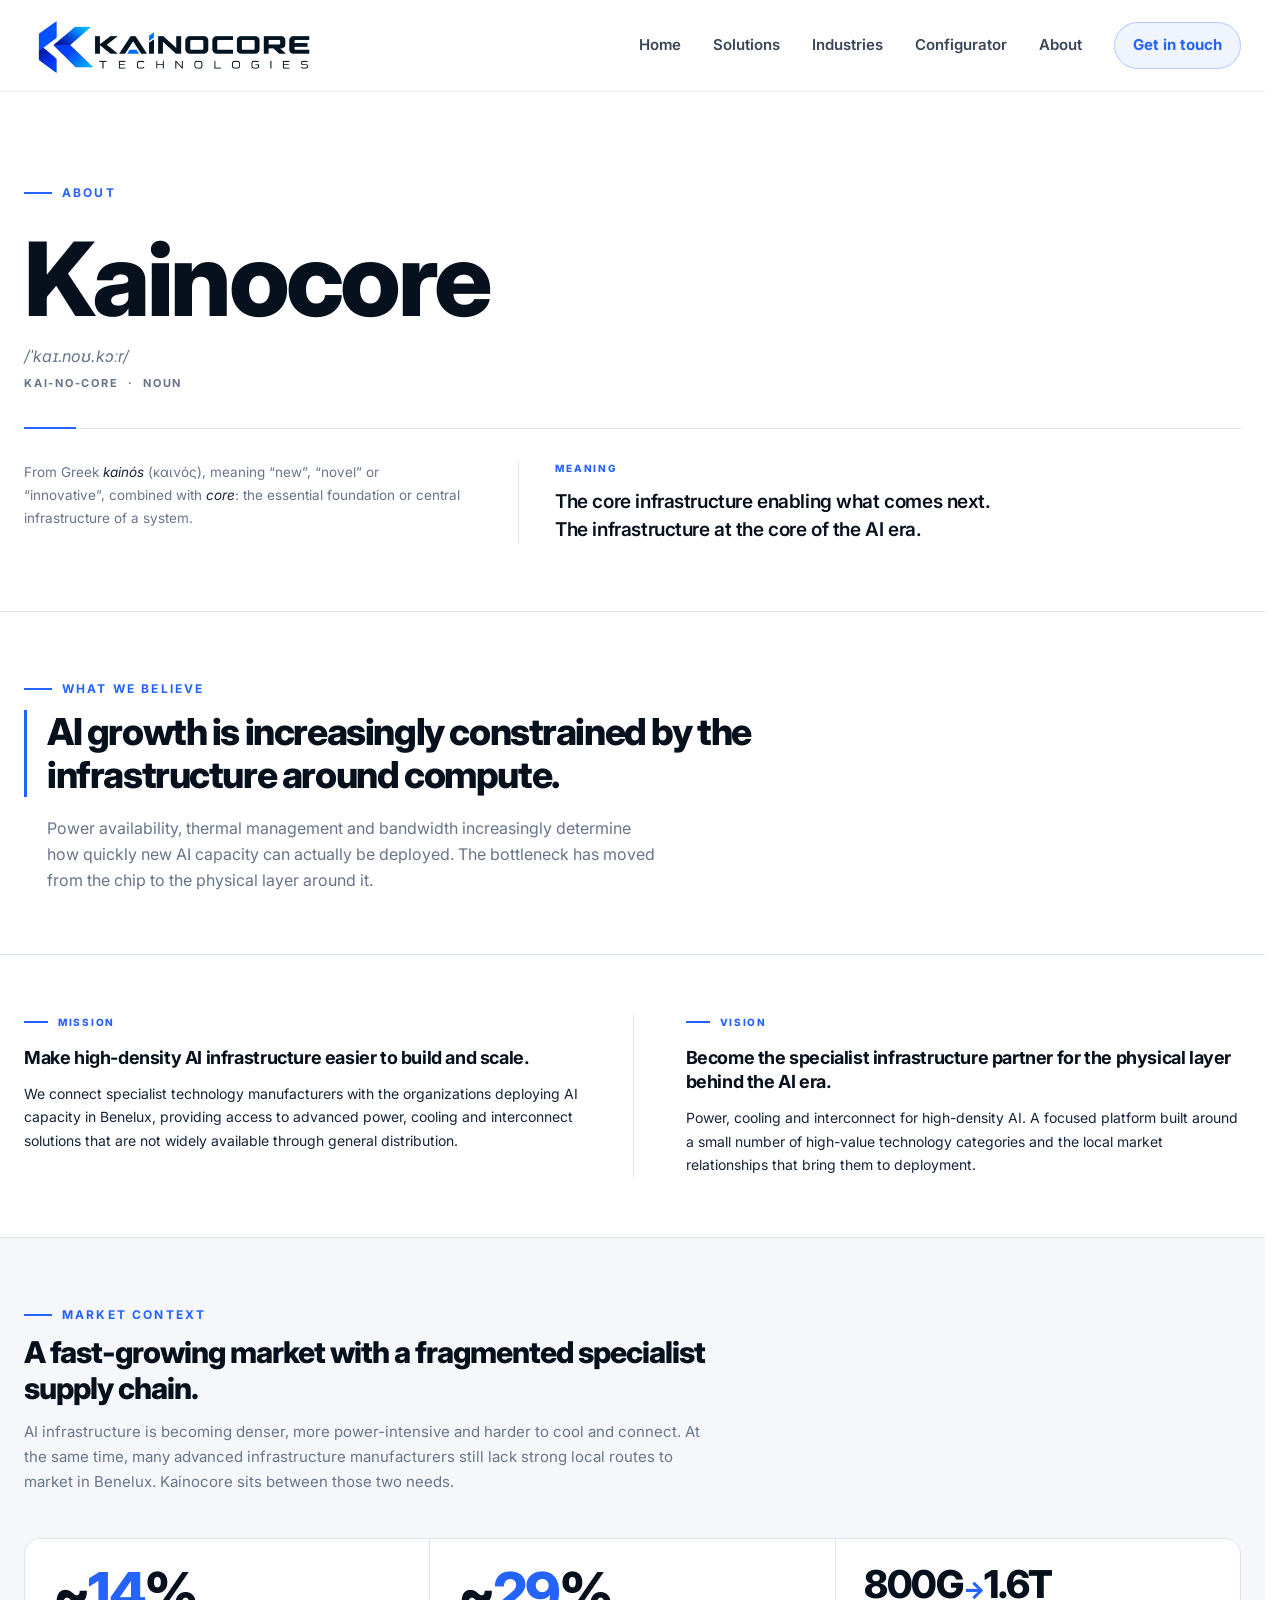
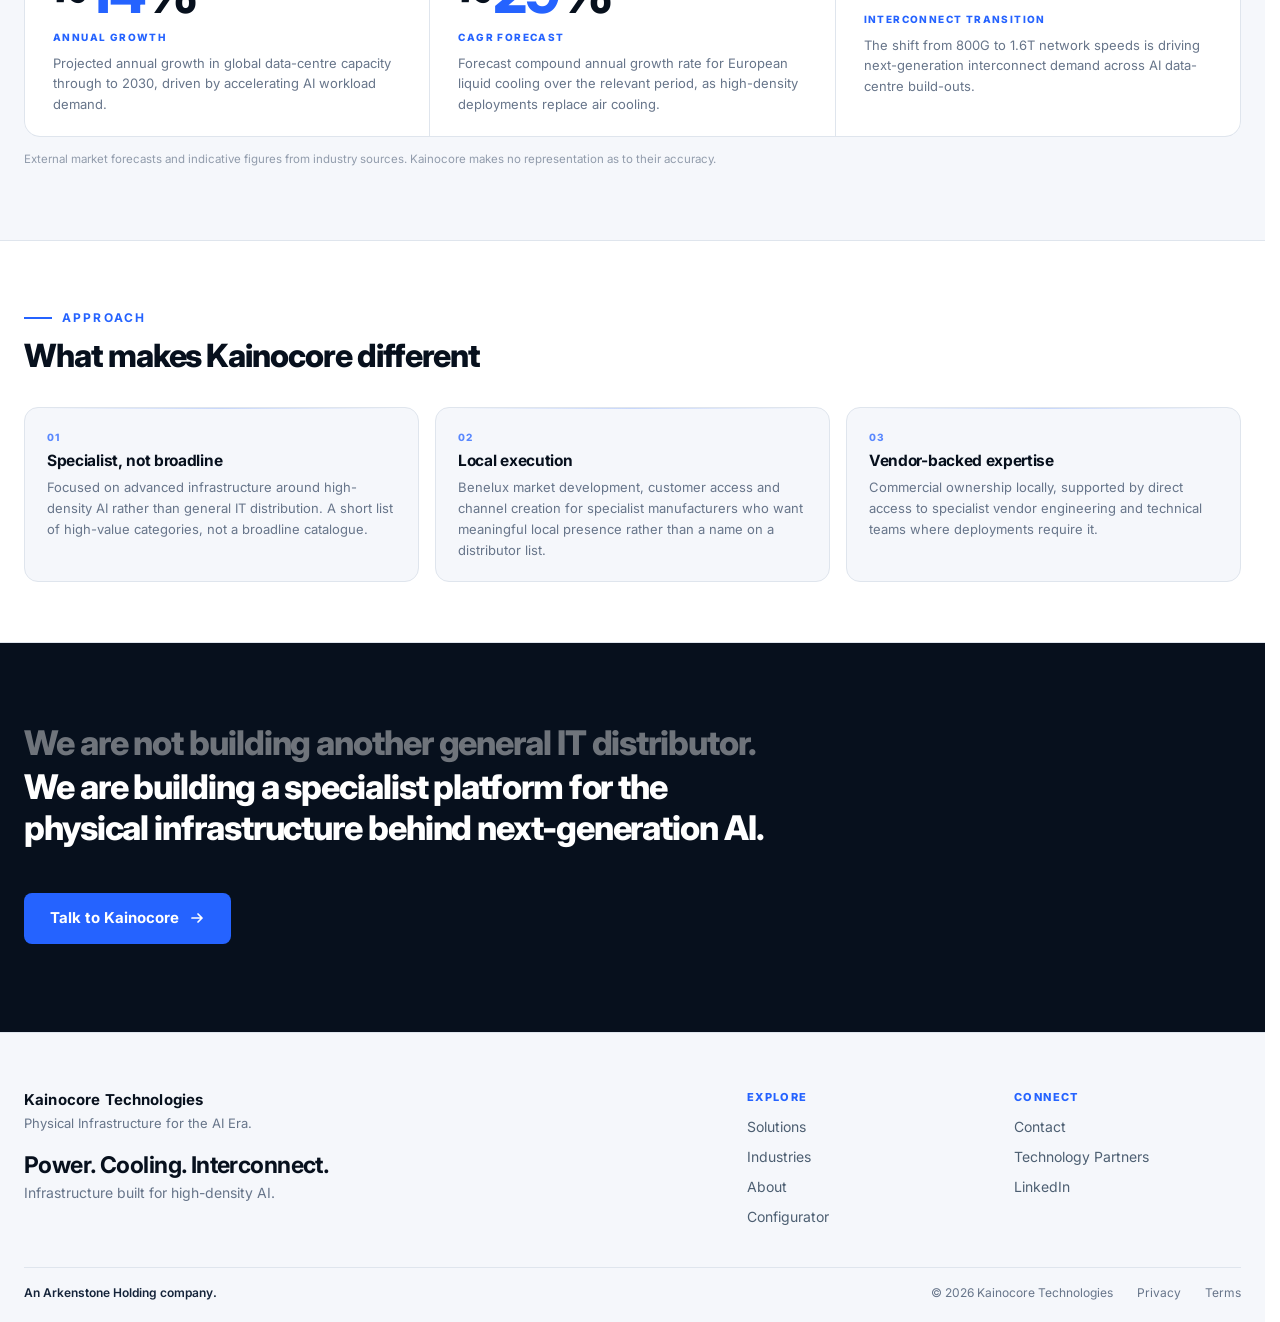
==== about.html @ 08ec0517 "Launch Kainocore website" ====
<!doctype html>
<html lang="en">
<head>
<meta charset="utf-8">
<meta name="viewport" content="width=device-width,initial-scale=1">
<title>About | Kainocore Technologies</title>
<meta name="description" content="Kainocore Technologies: what the name means, what we believe, our mission and why we exist as a specialist AI infrastructure company.">
<link rel="preconnect" href="https://fonts.googleapis.com">
<link rel="preconnect" href="https://fonts.gstatic.com" crossorigin>
<link href="https://fonts.googleapis.com/css2?family=Inter:wght@400;500;600;700;800&display=swap" rel="stylesheet">
<link rel="stylesheet" href="styles.css">
<style>
/* ══════════════════════════════════════════════════════════════════════════
   About page — editorial brand-led redesign
   All rules are .ab- prefixed to avoid collisions with global styles.
   ══════════════════════════════════════════════════════════════════════════ */

/* ── Shared section spacing ─────────────────────────────────────────────── */
.ab-section {
  padding: 66px 0;
  border-bottom: 1px solid var(--line);
}

.ab-section:last-child { border-bottom: none; }

/* ── Shared section title pattern ──────────────────────────────────────── */
.ab-section-h2 {
  font-size: clamp(22px, 2.6vw, 32px);
  font-weight: 800;
  letter-spacing: -0.033em;
  line-height: 1.18;
  color: var(--ink);
  margin: 10px 0 0;
}

/* ══ 1. DICTIONARY OPENER ══════════════════════════════════════════════════ */

.ab-entry {
  padding: 84px 0 68px;
  border-bottom: 1px solid var(--line);
}

/* "About" kicker lives inside .kicker (global), then the big wordmark */
.ab-wordmark {
  font-size: clamp(58px, 8vw, 108px);
  font-weight: 800;
  letter-spacing: -0.035em;
  line-height: 1;
  color: var(--ink);
  margin: 0 0 14px;
}

.ab-phonetic {
  font-size: 16px;
  font-weight: 400;
  font-style: italic;
  color: var(--muted);
  margin: 0 0 7px;
  letter-spacing: 0.01em;
}

.ab-pos {
  display: block;
  font-size: 11px;
  font-weight: 700;
  letter-spacing: 0.16em;
  text-transform: uppercase;
  color: var(--muted);
  margin-bottom: 36px;
}

/* Thin horizontal rule with blue left accent */
.ab-rule {
  position: relative;
  height: 1px;
  background: var(--line);
  margin-bottom: 32px;
}

.ab-rule::before {
  content: '';
  position: absolute;
  left: 0; top: -0.5px;
  width: 52px;
  height: 2px;
  background: var(--blue);
}

/* Two-column layout: etymology (left) + meaning (right) */
.ab-entry-cols {
  display: grid;
  grid-template-columns: 1fr 1.65fr;
  gap: 56px;
  align-items: start;
}

.ab-etym {
  font-size: 13.5px;
  color: var(--muted);
  line-height: 1.72;
  margin: 0;
}

.ab-etym em {
  font-style: italic;
  color: var(--ink-2);
}

.ab-meaning {
  padding-left: 36px;
  border-left: 1px solid var(--line);
}

.ab-meaning-label {
  font-size: 10px;
  font-weight: 800;
  letter-spacing: 0.18em;
  text-transform: uppercase;
  color: var(--blue);
  margin: 0 0 12px;
}

.ab-meaning-text {
  font-size: 19px;
  font-weight: 600;
  color: var(--ink);
  line-height: 1.46;
  letter-spacing: -0.022em;
  margin: 0;
}

/* ══ 2. BELIEF STATEMENT ═══════════════════════════════════════════════════ */

.ab-belief {
  padding: 60px 0;
  border-bottom: 1px solid var(--line);
}

.ab-belief-inner {
  max-width: 820px;
}

.ab-belief-heading {
  font-size: clamp(24px, 2.9vw, 38px);
  font-weight: 800;
  letter-spacing: -0.038em;
  line-height: 1.16;
  color: var(--ink);
  margin: 12px 0 18px;
  padding-left: 20px;
  border-left: 3px solid var(--blue);
}

.ab-belief-sub {
  font-size: 16px;
  color: var(--muted);
  line-height: 1.65;
  margin: 0;
  max-width: 640px;
  padding-left: 23px; /* aligns with heading text above */
}

/* ══ 3. MISSION & VISION ═══════════════════════════════════════════════════ */

.ab-mv {
  padding: 60px 0;
  border-bottom: 1px solid var(--line);
}

.ab-mv-grid {
  display: grid;
  grid-template-columns: 1fr 1fr;
  gap: 0;
}

.ab-mv-col {
  padding-right: 52px;
}

.ab-mv-col + .ab-mv-col {
  padding-right: 0;
  padding-left: 52px;
  border-left: 1px solid var(--line);
}

.ab-mv-label {
  display: flex;
  align-items: center;
  gap: 10px;
  font-size: 10px;
  font-weight: 800;
  letter-spacing: 0.17em;
  text-transform: uppercase;
  color: var(--blue);
  margin: 0 0 16px;
}

.ab-mv-label::before {
  content: '';
  width: 24px;
  height: 2px;
  background: var(--blue);
  flex-shrink: 0;
}

.ab-mv-heading {
  font-size: 18px;
  font-weight: 700;
  letter-spacing: -0.022em;
  line-height: 1.35;
  color: var(--ink);
  margin: 0 0 12px;
}

.ab-mv-text {
  font-size: 14px;
  color: var(--ink-2);
  line-height: 1.68;
  margin: 0;
}

/* ══ 4. MARKET OPPORTUNITY ═════════════════════════════════════════════════ */

.ab-market {
  padding: 60px 0;
  border-bottom: 1px solid var(--line);
  background: var(--soft);
}

.ab-market-head {
  max-width: 700px;
  margin-bottom: 44px;
}

.ab-market-heading {
  font-size: clamp(20px, 2.5vw, 30px);
  font-weight: 800;
  letter-spacing: -0.033em;
  line-height: 1.2;
  color: var(--ink);
  margin: 10px 0 14px;
}

.ab-market-sub {
  font-size: 15px;
  color: var(--muted);
  line-height: 1.66;
  margin: 0;
}

/* Three stat boxes */
.ab-stats {
  display: grid;
  grid-template-columns: repeat(3, 1fr);
  gap: 1px;
  background: var(--line);
  border: 1px solid var(--line);
  border-radius: 16px;
  overflow: hidden;
  margin-bottom: 14px;
}

.ab-stat {
  background: #fff;
  padding: 26px 28px 22px;
  display: flex;
  flex-direction: column;
}

.ab-stat-num {
  font-size: clamp(40px, 4.4vw, 58px);
  font-weight: 800;
  letter-spacing: -0.045em;
  line-height: 1;
  color: var(--ink);
  margin-bottom: 8px;
}

.ab-stat-num em {
  font-style: normal;
  color: var(--blue);
}

.ab-stat-label {
  font-size: 10px;
  font-weight: 800;
  letter-spacing: 0.14em;
  text-transform: uppercase;
  color: var(--blue);
  margin-bottom: 8px;
}

.ab-stat-desc {
  font-size: 13px;
  color: var(--muted);
  line-height: 1.58;
  margin: 0;
  flex: 1;
}

.ab-market-note {
  font-size: 11.5px;
  color: var(--muted);
  opacity: 0.7;
}

/* ══ 5. DIFFERENTIATORS ════════════════════════════════════════════════════ */

.ab-diff {
  padding: 60px 0;
  border-bottom: 1px solid var(--line);
}

.ab-diff-head {
  margin-bottom: 32px;
}

.ab-principles {
  display: grid;
  grid-template-columns: repeat(3, 1fr);
  gap: 16px;
}

.ab-principle {
  background: var(--soft);
  border: 1px solid var(--line);
  border-radius: 14px;
  padding: 22px 22px 20px;
  position: relative;
  overflow: hidden;
  display: flex;
  flex-direction: column;
  gap: 7px;
}

/* Subtle top-edge highlight */
.ab-principle::after {
  content: '';
  position: absolute;
  top: 0; left: 16px; right: 16px;
  height: 1px;
  background: linear-gradient(90deg, transparent, rgba(37,99,255,.22), transparent);
  pointer-events: none;
}

.ab-principle-num {
  font-size: 10px;
  font-weight: 800;
  letter-spacing: 0.14em;
  color: var(--blue);
  opacity: 0.75;
}

.ab-principle-title {
  font-size: 15.5px;
  font-weight: 700;
  color: var(--ink);
  letter-spacing: -0.02em;
  line-height: 1.2;
  margin: 0;
}

.ab-principle-text {
  font-size: 13px;
  color: var(--muted);
  line-height: 1.6;
  margin: 0;
}

/* ══ 6. CLOSING STATEMENT ══════════════════════════════════════════════════ */

.ab-close {
  padding: 80px 0 88px;
  background: var(--ink);
}

.ab-close-inner {
  max-width: 740px;
}

.ab-close-line1 {
  font-size: clamp(20px, 2.7vw, 34px);
  font-weight: 800;
  letter-spacing: -0.032em;
  line-height: 1.2;
  color: rgba(255, 255, 255, .42);
  margin: 0 0 4px;
}

.ab-close-line2 {
  font-size: clamp(20px, 2.7vw, 34px);
  font-weight: 800;
  letter-spacing: -0.032em;
  line-height: 1.2;
  color: #fff;
  margin: 0 0 44px;
}

.ab-cta {
  display: inline-flex;
  align-items: center;
  gap: 10px;
  padding: 14px 26px;
  background: var(--blue);
  color: #fff;
  font-weight: 700;
  font-size: 15px;
  font-family: Inter, Arial, sans-serif;
  border-radius: 8px;
  text-decoration: none;
  transition: background .18s ease, box-shadow .18s ease, transform .18s ease;
}

.ab-cta:hover {
  background: #1a4ee0;
  box-shadow: 0 6px 24px rgba(37, 99, 255, .45);
  transform: translateY(-1px);
  color: #fff;
}

.ab-cta svg {
  flex-shrink: 0;
  transition: transform .18s ease;
}

.ab-cta:hover svg {
  transform: translateX(3px);
}

/* ══ RESPONSIVE ════════════════════════════════════════════════════════════ */

@media (max-width: 880px) {
  .ab-entry-cols {
    grid-template-columns: 1fr;
    gap: 28px;
  }

  .ab-meaning {
    padding-left: 0;
    border-left: none;
    padding-top: 24px;
    border-top: 1px solid var(--line);
  }

  .ab-mv-grid {
    grid-template-columns: 1fr;
    gap: 0;
  }

  .ab-mv-col {
    padding-right: 0;
    padding-bottom: 40px;
  }

  .ab-mv-col + .ab-mv-col {
    padding-left: 0;
    padding-bottom: 0;
    border-left: none;
    border-top: 1px solid var(--line);
    padding-top: 40px;
  }

  .ab-stats {
    grid-template-columns: 1fr;
  }

  .ab-principles {
    grid-template-columns: 1fr;
    gap: 12px;
  }
}

@media (max-width: 640px) {
  .ab-entry       { padding: 58px 0 48px; }
  .ab-belief,
  .ab-mv,
  .ab-market,
  .ab-diff        { padding: 48px 0; }
  .ab-close       { padding: 60px 0 72px; }
  .ab-wordmark    { letter-spacing: -0.03em; }
  .ab-stat        { padding: 20px 20px 18px; }
  .ab-principle   { padding: 18px 18px 16px; }
  .ab-belief-sub  { padding-left: 0; }
}

@media (prefers-reduced-motion: reduce) {
  .ab-cta, .ab-cta svg { transition: none; }
}
</style>
</head>
<body>
<div id="site-header"></div>

<main>

<!-- ══════════════════════════════════════════════════════════════════════
     1. DICTIONARY OPENER
     ══════════════════════════════════════════════════════════════════════ -->
<section class="ab-entry">
  <div class="container">

    <div class="kicker" style="margin-bottom:26px">About</div>

    <h1 class="ab-wordmark">Kainocore</h1>
    <p class="ab-phonetic">/&#712;ka&#618;.no&#650;.k&#596;&#720;r/</p>
    <span class="ab-pos">kai&#8209;no&#8209;core&nbsp;&nbsp;&middot;&nbsp;&nbsp;noun</span>

    <div class="ab-rule"></div>

    <div class="ab-entry-cols">
      <p class="ab-etym">
        From Greek <em>kain&oacute;s</em> (&#954;&#945;&#953;&#957;&#972;&#962;), meaning &ldquo;new&rdquo;,
        &ldquo;novel&rdquo; or &ldquo;innovative&rdquo;, combined with <em>core</em>:
        the essential foundation or central infrastructure of a system.
      </p>
      <div class="ab-meaning">
        <div class="ab-meaning-label">Meaning</div>
        <p class="ab-meaning-text">
          The core infrastructure enabling what comes next.<br>
          The infrastructure at the core of the AI era.
        </p>
      </div>
    </div>

  </div>
</section>


<!-- ══════════════════════════════════════════════════════════════════════
     2. BELIEF STATEMENT
     ══════════════════════════════════════════════════════════════════════ -->
<section class="ab-belief">
  <div class="container">
    <div class="ab-belief-inner">

      <div class="kicker">What we believe</div>
      <h2 class="ab-belief-heading">
        AI growth is increasingly constrained by the infrastructure around compute.
      </h2>
      <p class="ab-belief-sub">
        Power availability, thermal management and bandwidth increasingly determine
        how quickly new AI capacity can actually be deployed. The bottleneck has
        moved from the chip to the physical layer around it.
      </p>

    </div>
  </div>
</section>


<!-- ══════════════════════════════════════════════════════════════════════
     3. MISSION & VISION
     ══════════════════════════════════════════════════════════════════════ -->
<section class="ab-mv">
  <div class="container">

    <div class="ab-mv-grid">

      <div class="ab-mv-col">
        <div class="ab-mv-label">Mission</div>
        <h3 class="ab-mv-heading">
          Make high-density AI infrastructure easier to build and scale.
        </h3>
        <p class="ab-mv-text">
          We connect specialist technology manufacturers with the organizations
          deploying AI capacity in Benelux, providing access to advanced power,
          cooling and interconnect solutions that are not widely available through
          general distribution.
        </p>
      </div>

      <div class="ab-mv-col">
        <div class="ab-mv-label">Vision</div>
        <h3 class="ab-mv-heading">
          Become the specialist infrastructure partner for the physical layer behind the AI era.
        </h3>
        <p class="ab-mv-text">
          Power, cooling and interconnect for high-density AI. A focused platform
          built around a small number of high-value technology categories and the
          local market relationships that bring them to deployment.
        </p>
      </div>

    </div>

  </div>
</section>


<!-- ══════════════════════════════════════════════════════════════════════
     4. WHY THIS MARKET, WHY NOW
     ══════════════════════════════════════════════════════════════════════ -->
<section class="ab-market">
  <div class="container">

    <div class="ab-market-head">
      <div class="kicker">Market context</div>
      <h2 class="ab-market-heading">
        A fast-growing market with a fragmented specialist supply chain.
      </h2>
      <p class="ab-market-sub">
        AI infrastructure is becoming denser, more power-intensive and harder to cool
        and connect. At the same time, many advanced infrastructure manufacturers still
        lack strong local routes to market in Benelux. Kainocore sits between those
        two needs.
      </p>
    </div>

    <div class="ab-stats">

      <div class="ab-stat">
        <div class="ab-stat-num">~<em>14</em>%</div>
        <div class="ab-stat-label">Annual growth</div>
        <p class="ab-stat-desc">
          Projected annual growth in global data-centre capacity through to 2030,
          driven by accelerating AI workload demand.
        </p>
      </div>

      <div class="ab-stat">
        <div class="ab-stat-num">~<em>29</em>%</div>
        <div class="ab-stat-label">CAGR forecast</div>
        <p class="ab-stat-desc">
          Forecast compound annual growth rate for European liquid cooling over the
          relevant period, as high-density deployments replace air cooling.
        </p>
      </div>

      <div class="ab-stat">
        <div class="ab-stat-num" style="font-size:clamp(26px,3vw,40px);letter-spacing:-.03em">800G<em style="font-size:.62em;vertical-align:baseline">&rarr;</em>1.6T</div>
        <div class="ab-stat-label">Interconnect transition</div>
        <p class="ab-stat-desc">
          The shift from 800G to 1.6T network speeds is driving next-generation
          interconnect demand across AI data-centre build-outs.
        </p>
      </div>

    </div>

    <p class="ab-market-note">
      External market forecasts and indicative figures from industry sources. Kainocore makes no representation as to their accuracy.
    </p>

  </div>
</section>


<!-- ══════════════════════════════════════════════════════════════════════
     5. WHAT MAKES KAINOCORE DIFFERENT
     ══════════════════════════════════════════════════════════════════════ -->
<section class="ab-diff">
  <div class="container">

    <div class="ab-diff-head">
      <div class="kicker">Approach</div>
      <h2 class="ab-section-h2">What makes Kainocore different</h2>
    </div>

    <div class="ab-principles">

      <div class="ab-principle">
        <span class="ab-principle-num">01</span>
        <h3 class="ab-principle-title">Specialist, not broadline</h3>
        <p class="ab-principle-text">
          Focused on advanced infrastructure around high-density AI rather than
          general IT distribution. A short list of high-value categories, not a
          broadline catalogue.
        </p>
      </div>

      <div class="ab-principle">
        <span class="ab-principle-num">02</span>
        <h3 class="ab-principle-title">Local execution</h3>
        <p class="ab-principle-text">
          Benelux market development, customer access and channel creation for
          specialist manufacturers who want meaningful local presence rather than
          a name on a distributor list.
        </p>
      </div>

      <div class="ab-principle">
        <span class="ab-principle-num">03</span>
        <h3 class="ab-principle-title">Vendor-backed expertise</h3>
        <p class="ab-principle-text">
          Commercial ownership locally, supported by direct access to specialist
          vendor engineering and technical teams where deployments require it.
        </p>
      </div>

    </div>

  </div>
</section>


<!-- ══════════════════════════════════════════════════════════════════════
     6. CLOSING STATEMENT
     ══════════════════════════════════════════════════════════════════════ -->
<section class="ab-close">
  <div class="container">
    <div class="ab-close-inner">

      <p class="ab-close-line1">We are not building another general IT distributor.</p>
      <p class="ab-close-line2">We are building a specialist platform for the physical infrastructure behind next-generation AI.</p>

      <a class="ab-cta" href="contact.html">
        Talk to Kainocore
        <svg width="16" height="16" viewBox="0 0 16 16" fill="none" aria-hidden="true">
          <path d="M3 8h10M9 4l4 4-4 4" stroke="currentColor" stroke-width="1.7"
                stroke-linecap="round" stroke-linejoin="round"/>
        </svg>
      </a>

    </div>
  </div>
</section>

</main>

<div id="site-footer"></div>
<script src="script.js"></script>
</body>
</html>
---- styles.css ----
:root{
  --ink:#07101d;
  --ink-2:#15243a;
  --muted:#67758a;
  --blue:#2563ff;
  --blue-2:#74c7ff;
  --soft:#f5f7fb;
  --soft-2:#eef3f9;
  --line:#dfe5ed;
  --white:#ffffff;
  --max:1360px;
}
*{box-sizing:border-box}
html{scroll-behavior:smooth;scrollbar-gutter:stable}
body{
  margin:0;
  font-family:Inter,Arial,sans-serif;
  color:var(--ink);
  background:#fff;
  line-height:1.5;
  -webkit-font-smoothing:antialiased;
  overflow-y:scroll;
}
a{text-decoration:none;color:inherit}
img{display:block;max-width:100%}
.container{width:min(var(--max),calc(100% - 48px));margin:0 auto}

.nav{
  position:sticky;top:0;z-index:50;
  height:92px;
  background:rgba(255,255,255,.94);
  backdrop-filter:blur(16px);
  border-bottom:1px solid rgba(7,16,29,.06);
}
.nav-inner{height:100%;display:flex;align-items:center;justify-content:space-between}
.brand{display:flex;align-items:center;gap:13px;font-weight:800;letter-spacing:.12em;font-size:15px}
.brand small{display:block;font-size:9px;letter-spacing:.36em;color:var(--muted);margin-top:2px}
.mark{width:42px;height:42px}
.menu{display:flex;align-items:center;gap:32px;font-size:15px;font-weight:600;color:#3a4657}
.menu a:hover{color:var(--blue)}
.menu .pill{padding:11px 18px;border:1px solid rgba(37,99,255,.28);border-radius:999px;background:rgba(37,99,255,.07);color:var(--blue);font-weight:700;transition:background .18s ease,box-shadow .18s ease,border-color .18s ease}
.menu .pill:hover{background:rgba(37,99,255,.13);border-color:rgba(37,99,255,.45);box-shadow:0 2px 12px rgba(37,99,255,.16);color:var(--blue)}
.mobile-toggle{display:none;border:0;background:none;font-size:28px;color:var(--ink)}

.hero{
  position:relative;
  padding:0 0 32px;
  min-height:670px;
  overflow:hidden;
  background:#eaf0f7;
}
/* Full-bleed image layer — breaks out of the container */
.hero-image-wrap{
  position:absolute;
  top:0;left:0;right:0;bottom:0;
  overflow:hidden;
}
.hero-image{
  position:absolute;
  inset:0;
  width:100%;
  height:100%;
  object-fit:cover;
}
.hero-overlay{
  position:absolute;inset:0;
  background:
    linear-gradient(90deg,rgba(255,255,255,.92) 0%,rgba(255,255,255,.84) 28%,rgba(255,255,255,.62) 48%,rgba(255,255,255,.08) 73%,rgba(255,255,255,.01) 100%);
}
.hero-content{
  position:relative;z-index:2;
  width:min(650px,48%);
  padding:84px 0 80px 64px;
}
.hero h1{
  font-size:clamp(48px,5.0vw,70px);
  margin:0 0 14px;
}
.hero .actions{margin-top:22px}
.kicker{
  display:inline-flex;align-items:center;gap:10px;
  font-size:12px;font-weight:700;text-transform:uppercase;letter-spacing:.18em;color:var(--blue);
}
.kicker:before{content:"";width:28px;height:2px;background:var(--blue)}
h1{
  margin:18px 0 20px;
  font-size:clamp(58px,6.4vw,96px);
  line-height:.93;
  letter-spacing:-.058em;
}
.hero p{
  margin:0;
  max-width:500px;
  color:#4d5f72;
  font-size:17px;
  line-height:1.5;
}
.actions{display:flex;gap:12px;flex-wrap:wrap;margin-top:30px}
.btn{
  display:inline-flex;align-items:center;justify-content:center;
  min-height:50px;padding:0 20px;border-radius:999px;
  font-weight:700;font-size:14px;transition:.2s ease;
}
.btn-primary{background:var(--blue);color:#fff;box-shadow:0 12px 26px rgba(37,99,255,.22)}
.btn-primary:hover{transform:translateY(-1px);box-shadow:0 16px 32px rgba(37,99,255,.28)}
.btn-secondary{background:#fff;border:1px solid #d0d8e4;color:var(--ink-2);font-weight:500;box-shadow:none}

.hero-strip{
  margin-top:24px;
  display:grid;
  grid-template-columns:repeat(3,1fr);
  gap:16px;
  position:relative;
  z-index:2;
}
.hero-strip-col{
  display:flex;
  flex-direction:column;
  padding:30px 32px 26px;
  border-radius:18px;
  background:#fff;
  border:1px solid var(--line);
  color:inherit;
  text-decoration:none;
  cursor:pointer;
  position:relative;
  overflow:hidden;
  transition:transform .22s cubic-bezier(.2,0,0,1),box-shadow .22s ease,border-color .22s ease;
}
/* Faint top-gradient bloom */
.hero-strip-col::before{
  content:'';
  position:absolute;
  inset:0;
  background:linear-gradient(150deg,rgba(37,99,255,.042) 0%,transparent 52%);
  border-radius:inherit;
  pointer-events:none;
  opacity:1;
  transition:opacity .22s ease;
}
/* Hairline top highlight */
.hero-strip-col::after{
  content:'';
  position:absolute;
  top:0;left:18px;right:18px;height:1px;
  background:linear-gradient(90deg,transparent,rgba(37,99,255,.22),transparent);
  pointer-events:none;
}
.hero-strip-col:hover{
  transform:translateY(-4px);
  box-shadow:0 10px 28px rgba(37,99,255,.10),0 2px 8px rgba(7,16,29,.055);
  border-color:rgba(37,99,255,.26);
}
.hero-strip-col:hover::before{opacity:1.8}
/* Eyebrow */
.hsc-eye{
  display:block;
  font-size:10px;font-weight:800;text-transform:uppercase;
  letter-spacing:.16em;color:var(--blue);
  margin-bottom:14px;
}
/* Title */
.hsc-title{
  display:block;
  font-size:19px;font-weight:700;
  color:var(--ink);line-height:1.2;
  letter-spacing:-.022em;margin:0;
  transition:color .18s ease;
}
.hero-strip-col:hover .hsc-title{color:var(--blue)}
/* Description */
.hsc-desc{
  display:block;
  margin:10px 0 0;
  font-size:14px;color:var(--muted);
  line-height:1.56;flex:1;
}
/* CTA row */
.hsc-cta{
  display:flex;align-items:center;justify-content:space-between;
  margin-top:20px;padding-top:16px;
  border-top:1px solid var(--line);
  font-size:13px;font-weight:700;
  color:var(--muted);letter-spacing:.01em;
  transition:color .18s ease,border-color .18s ease;
}
.hero-strip-col:hover .hsc-cta{color:var(--blue);border-color:rgba(37,99,255,.18)}
.hsc-cta-arrow{
  display:inline-block;
  transition:transform .2s cubic-bezier(.2,0,0,1);
  font-style:normal;
}
.hero-strip-col:hover .hsc-cta-arrow{transform:translateX(4px)}

.statement{
  padding:88px 0;
}
.statement-inner{
  max-width:none;
  text-align:center;
}
.statement h2{
  margin:0 0 16px;
  font-size:clamp(28px,5.15vw,72px);
  line-height:.97;
  letter-spacing:-.05em;
  font-weight:700;
  white-space:nowrap;
  width:100%;
}
.statement p{
  margin:0 auto;
  font-size:22px;
  line-height:1.4;
  color:var(--muted);
  font-weight:400;
  max-width:1080px;
  white-space:nowrap;
}

.dark{
  background:#08111f;
  color:#fff;
}
.dark .muted{color:#9cabbd}
.dark .kicker{color:#8dc7ff}
.dark .kicker:before{background:#8dc7ff}

.solutions{padding:20px 0 80px}
.section-title{
  display:flex;justify-content:space-between;gap:40px;align-items:end;margin-bottom:42px
}
.section-title h2{
  margin:10px 0 0;
  font-size:clamp(38px,4.4vw,62px);
  line-height:1;
  letter-spacing:-.045em;
}
.section-title p{max-width:520px;color:var(--muted);font-size:17px;margin:0}
.solutions .section-title{display:block;margin-bottom:20px}
.solutions .section-title h2{font-size:clamp(42px,3.8vw,48px);line-height:1;letter-spacing:-.04em;font-weight:700;margin:8px 0 0}
.solutions .section-title p{max-width:640px;margin:10px 0 0;font-size:17px}

.solution-grid{
  display:grid;grid-template-columns:repeat(3,1fr);gap:24px;
}
.solution-card{
  display:block;
  position:relative;
  min-height:300px;
  border-radius:8px;
  overflow:hidden;
  border:1px solid var(--line);
  background:#fff;
  padding:34px;
  transition:.25s ease;
  color:inherit;
  text-decoration:none;
}
.solution-card:hover{transform:translateY(-3px);box-shadow:0 16px 40px rgba(18,34,58,.07);background:rgba(37,99,255,.018)}
.solution-card:after{display:none}
.solution-index{font-size:12px;color:var(--blue);font-weight:800;letter-spacing:.16em}
.solution-card h3{font-size:30px;line-height:1.05;margin:18px 0 8px}
.solution-card p{color:var(--muted);margin:0;font-size:16px;max-width:320px}
.solution-card .link{position:absolute;left:34px;bottom:34px;font-weight:700;font-size:13px}
.solution-card .link:hover{color:var(--blue)}
.icon{
  position:absolute;right:28px;top:28px;width:62px;height:62px;border-radius:18px;
  display:grid;place-items:center;background:rgba(37,99,255,.10);color:var(--blue);
}
.icon svg{width:32px;height:32px}

.constraint{
  padding:88px 0;
}
.constraint-grid{
  display:grid;grid-template-columns:1fr 1.1fr;gap:80px;align-items:center;
}
.constraint h2{
  margin:10px 0 0;
  font-size:clamp(36px,4.6vw,62px);
  line-height:.97;
  letter-spacing:-.052em;
}
.constraint-copy p{
  font-size:18px;
  color:#b6c1d0;
  margin:0 0 28px;
  line-height:1.55;
}
.constraint-list{
  display:flex;flex-direction:column;gap:0;
}
.constraint-item{
  display:flex;flex-direction:column;gap:5px;
  padding:18px 0;
  border-bottom:1px solid rgba(255,255,255,.07);
}
.constraint-item:first-child{
  border-top:1px solid rgba(255,255,255,.07);
}
.constraint-item strong{
  font-size:15px;
  font-weight:700;
  color:#fff;
  letter-spacing:-.01em;
}
.constraint-item span{
  font-size:14px;
  line-height:1.5;
  color:#7a8ea5;
}

/* ── Industries page ─────────────────────────────────────────────────────── */
.inds-hero{padding:64px 0 36px}
.inds-hero h1{
  font-size:clamp(38px,4.6vw,62px);
  line-height:1.03;
  letter-spacing:-.05em;
  margin:12px 0 16px;
  max-width:920px;
}
.inds-hero p{
  font-size:17px;
  color:var(--ink-2);
  max-width:620px;
  line-height:1.55;
  margin:0 0 16px;
}
.inds-hero-pillars{
  font-size:12px;font-weight:700;
  color:var(--blue);letter-spacing:.08em;text-transform:uppercase;
}

/* ── 2×2 Selector cards ────────────────────────────────────────────────── */
.inds-wrap{padding:0 0 20px}
.inds-selector{
  display:grid;
  grid-template-columns:repeat(2,1fr);
  gap:14px;
  margin-top:28px;
}
.inds-card{
  display:flex;flex-direction:column;text-align:left;
  background:#fff;border:1px solid var(--line);
  border-radius:18px;cursor:pointer;
  padding:26px 30px 22px;
  font-family:Inter,Arial,sans-serif;
  position:relative;overflow:hidden;
  transition:transform .22s cubic-bezier(.2,0,0,1),box-shadow .22s ease,border-color .22s ease,background .18s ease;
}
.inds-card::before{
  content:'';position:absolute;inset:0;
  background:linear-gradient(150deg,rgba(37,99,255,.05) 0%,transparent 52%);
  border-radius:inherit;pointer-events:none;
}
.inds-card::after{
  content:'';position:absolute;
  top:0;left:16px;right:16px;height:1px;
  background:linear-gradient(90deg,transparent,rgba(37,99,255,.28),transparent);
  pointer-events:none;
  transition:height .18s ease,background .18s ease;
}
.inds-card:hover:not(.is-active){
  transform:translateY(-3px);
  box-shadow:0 8px 24px rgba(37,99,255,.11),0 2px 6px rgba(7,16,29,.06);
  border-color:rgba(37,99,255,.32);
}
.inds-card.is-active{
  border-color:rgba(37,99,255,.58);
  background:rgba(37,99,255,.06);
  box-shadow:0 4px 20px rgba(37,99,255,.13);
}
.inds-card.is-active::before{
  background:linear-gradient(150deg,rgba(37,99,255,.10) 0%,transparent 52%);
}
.inds-card.is-active::after{
  height:2px;
  background:linear-gradient(90deg,transparent,rgba(37,99,255,.72) 20%,rgba(37,99,255,.72) 80%,transparent);
}
@media(prefers-reduced-motion:reduce){.inds-card{transition:none}}
.inds-card-num{font-size:11px;font-weight:800;letter-spacing:.15em;color:var(--blue);margin-bottom:10px}
.inds-card-name{
  font-size:18px;font-weight:700;color:var(--ink);
  line-height:1.2;margin:0 0 8px;display:block;
  transition:color .15s ease;
}
.inds-card.is-active .inds-card-name{color:var(--blue)}
.inds-card-desc{font-size:13px;color:var(--muted);line-height:1.5;flex:1;margin:0}
.inds-card-cta{
  display:flex;align-items:center;justify-content:space-between;
  margin-top:14px;padding-top:12px;
  border-top:1px solid var(--line);
  font-size:13px;font-weight:700;color:var(--muted);
  transition:color .18s ease,border-color .18s ease;
}
.inds-card:hover .inds-card-cta,
.inds-card.is-active .inds-card-cta{color:var(--blue);border-color:rgba(37,99,255,.28)}
.inds-card-arr{display:inline-block;font-style:normal;transition:transform .2s cubic-bezier(.2,0,0,1)}
.inds-card:hover:not(.is-active) .inds-card-arr{transform:translateX(3px)}
.inds-card.is-active .inds-card-arr{transform:translateX(4px)}

/* ── Detail panels ─────────────────────────────────────────────────────── */
.inds-stage{margin-top:12px}
.inds-panel{display:none}
.inds-panel.is-active{display:block;animation:solsFadeUp .28s ease both}
.inds-panel-card{
  background:rgba(37,99,255,.038);
  border:1px solid rgba(37,99,255,.16);
  border-radius:20px;
  padding:40px 48px;
}
.inds-panel-inner{
  display:grid;
  grid-template-columns:3fr 2fr;
  gap:48px;
  align-items:stretch;
}
.inds-panel-content{display:flex;flex-direction:column;gap:20px}
.inds-section{display:flex;flex-direction:column;gap:5px}
.inds-micro{
  font-size:10px;font-weight:800;text-transform:uppercase;
  letter-spacing:.14em;color:var(--blue);
}
.inds-section p{font-size:15px;color:var(--ink-2);line-height:1.6;margin:0}
.inds-sol-tags{display:flex;flex-wrap:wrap;gap:6px;margin-top:2px}
.inds-sol-tags a{
  font-size:12px;color:var(--blue);font-weight:600;
  background:rgba(37,99,255,.07);
  border:1px solid rgba(37,99,255,.22);
  border-radius:4px;padding:4px 10px;
  text-decoration:none;
  transition:background .15s,border-color .15s;
}
.inds-sol-tags a:hover{background:rgba(37,99,255,.12);border-color:rgba(37,99,255,.38)}
/* Image area */
.inds-panel-image{display:flex;align-items:stretch}
.inds-img-placeholder{
  width:100%;min-height:320px;
  border-radius:12px;
  position:relative;overflow:hidden;
}
.inds-img-integrators{background:linear-gradient(145deg,#dce6f4 0%,#c8d8eb 100%)}
.inds-img-datacenter{background:linear-gradient(145deg,#d8e4f2 0%,#c4d3e9 100%)}
.inds-img-neocloud{background:linear-gradient(145deg,#d5e0f0 0%,#c0d0e7 100%)}
.inds-img-epc{background:linear-gradient(145deg,#dadff0 0%,#c6cce6 100%)}
.inds-img-placeholder::after{
  content:'';position:absolute;inset:0;
  background-image:url("data:image/svg+xml,%3Csvg xmlns='http://www.w3.org/2000/svg' width='40' height='40'%3E%3Cpath d='M40 0H0V40' stroke='%232563ff' stroke-width='.4' fill='none' opacity='.07'/%3E%3C/svg%3E");
  background-size:40px 40px;
}

.partner{
  padding:56px 0 68px;
}
.partner-box{
  border-radius:30px;
  padding:36px 48px;
  background:linear-gradient(135deg,#f0f5ff,#f7faff);
  border:1px solid #dbe4f2;
  display:grid;grid-template-columns:1fr auto;gap:30px;align-items:center;
}
.partner-box h2{font-size:clamp(28px,3.4vw,46px);line-height:1;letter-spacing:-.045em;margin:0 0 10px}
.partner-box p{margin:0;color:var(--muted);font-size:17px;max-width:760px}

.market-bridge{
  background:#07101d;
  padding:80px 0 88px;
  color:#fff;
}
.market-header{margin:0 0 52px;max-width:900px}
.market-eyebrow{
  display:inline-flex;align-items:center;gap:10px;
  font-size:11px;font-weight:800;text-transform:uppercase;letter-spacing:.18em;color:#74c7ff;
  margin-bottom:18px;
}
.market-eyebrow:before{content:"";width:28px;height:2px;background:#74c7ff}
.market-headline{
  font-size:clamp(32px,4vw,54px);
  line-height:1.0;
  letter-spacing:-.045em;
  margin:0 0 18px;
  color:#fff;
}
.market-sub{font-size:18px;color:#8fa3bc;max-width:680px;margin:0;line-height:1.6}
.market-panels{display:grid;grid-template-columns:1fr 1fr;gap:14px}
.market-panel{
  background:rgba(255,255,255,.04);
  border:1px solid rgba(255,255,255,.09);
  border-radius:10px;
  padding:40px;
  display:flex;
  flex-direction:column;
}
.market-panel--primary{background:rgba(37,99,255,.09);border-color:rgba(37,99,255,.22)}
.market-panel-num{font-size:11px;font-weight:800;letter-spacing:.16em;color:#74c7ff;margin-bottom:20px}
.market-panel h3{
  font-size:clamp(22px,2.2vw,30px);
  line-height:1.1;
  letter-spacing:-.025em;
  margin:0 0 16px;
  color:#fff;
  font-weight:700;
}
.market-panel p{font-size:16px;color:#8fa3bc;margin:0;line-height:1.65;flex:1}
.market-panel-sub{font-size:12px;color:rgba(143,163,188,.6);margin:12px 0 0;letter-spacing:.01em}
.market-cta{
  display:inline-flex;align-items:center;gap:6px;
  margin-top:32px;
  font-size:14px;font-weight:700;color:#74c7ff;
  text-decoration:none;transition:gap .2s ease;
}
.market-cta:hover{gap:10px}

.page-hero{padding:84px 0 64px;border-bottom:1px solid var(--line)}
.page-hero h1{max-width:980px;font-size:clamp(52px,6vw,84px)}
.page-hero p{max-width:760px;color:var(--muted);font-size:18px;margin:0}

.page-section{padding:78px 0}
.split{display:grid;grid-template-columns:.85fr 1.15fr;gap:70px}
.split h2{font-size:46px;line-height:1.03;letter-spacing:-.04em;margin:10px 0 0}
.feature-list{border-top:1px solid var(--line)}
.feature{padding:21px 0;border-bottom:1px solid var(--line)}
.feature h3{margin:0 0 7px;font-size:21px}
.feature p{margin:0;color:var(--muted)}

.contact-grid{display:grid;grid-template-columns:.8fr 1.2fr;gap:22px}
.contact-card{padding:30px;border:1px solid var(--line);border-radius:22px;background:#fff}
form{display:grid;gap:14px}
label{display:block;font-size:12px;text-transform:uppercase;letter-spacing:.11em;color:var(--muted);margin-bottom:7px}
input,textarea,select{width:100%;padding:14px;border-radius:11px;border:1px solid #d4dce6;font:inherit}
textarea{min-height:160px;resize:vertical}
.form-row{display:grid;grid-template-columns:1fr 1fr;gap:12px}

/* ── Footer ───────────────────────────────────────────────────────────────── */
.footer{
  background:#f5f7fb;
  color:var(--ink);
  font-family:Inter,Arial,sans-serif;
  border-top:1px solid var(--line);
  padding-top:56px;
}
.footer-main{
  display:grid;
  grid-template-columns:1.3fr 1fr;
  gap:80px;
  padding-bottom:40px;
}
.footer-brand{
  display:flex;
  flex-direction:column;
  gap:3px;
}
.footer-name{
  font-size:15px;
  font-weight:700;
  color:var(--ink);
  letter-spacing:.01em;
}
.footer-tagline{
  font-size:13px;
  color:var(--muted);
}
.footer-statement{
  margin-top:16px;
  display:flex;
  flex-direction:column;
  gap:4px;
}
.footer-statement-primary{
  font-size:clamp(20px,1.8vw,28px);
  font-weight:700;
  color:var(--ink);
  letter-spacing:-.025em;
  line-height:1.1;
}
.footer-statement-secondary{
  font-size:14px;
  color:var(--muted);
  line-height:1.5;
}
.footer-cols{
  display:grid;
  grid-template-columns:1fr 1fr;
  gap:40px;
  padding-top:0;
}
.footer-col{
  display:flex;
  flex-direction:column;
  gap:9px;
}
.footer-col-heading{
  font-size:11px;
  font-weight:800;
  letter-spacing:.13em;
  text-transform:uppercase;
  color:var(--blue);
  margin-bottom:2px;
}
.footer-col a{
  font-size:14px;
  color:#4d5f72;
  transition:color .16s ease;
}
.footer-col a:hover{color:var(--blue)}
.footer-rail{
  display:flex;
  justify-content:space-between;
  align-items:center;
  gap:24px;
  padding:16px 0 20px;
  border-top:1px solid var(--line);
  font-size:12px;
}
.footer-holding{
  color:var(--ink-2);
  font-weight:600;
}
.footer-rail-right{
  display:flex;
  align-items:center;
  gap:24px;
  color:var(--muted);
}
.footer-rail-right a{
  color:var(--muted);
  transition:color .16s ease;
}
.footer-rail-right a:hover{color:var(--ink)}

/* ── Solutions page ──────────────────────────────────────────────────────── */
.sols-hero{
  padding:64px 0 36px;
}
.sols-hero h1{
  font-size:clamp(40px,4.8vw,66px);
  line-height:1.02;
  letter-spacing:-.052em;
  margin:12px 0 16px;
  max-width:880px;
}
.sols-hero p{
  font-size:17px;
  color:var(--ink-2);
  max-width:620px;
  line-height:1.55;
  margin:0 0 16px;
}
.sols-hero-pillars{
  font-size:12px;
  font-weight:700;
  color:var(--blue);
  letter-spacing:.08em;
  text-transform:uppercase;
}

/* ── Selector cards ──────────────────────────────────────────────────────── */
.sols-wrap{padding:0 0 20px}

.sols-selector{
  display:grid;
  grid-template-columns:repeat(3,1fr);
  gap:14px;
  margin-top:28px;
}
.sols-opt{
  display:flex;
  flex-direction:column;
  text-align:left;
  background:#fff;
  border:1px solid var(--line);
  border-radius:18px;
  cursor:pointer;
  padding:24px 28px 20px;
  font-family:Inter,Arial,sans-serif;
  position:relative;
  overflow:hidden;
  transition:transform .22s cubic-bezier(.2,0,0,1),box-shadow .22s ease,border-color .22s ease,background .18s ease;
}
/* Gradient bloom */
.sols-opt::before{
  content:'';
  position:absolute;inset:0;
  background:linear-gradient(150deg,rgba(37,99,255,.05) 0%,transparent 52%);
  border-radius:inherit;
  pointer-events:none;
  transition:opacity .22s ease;
}
/* Hairline top highlight */
.sols-opt::after{
  content:'';
  position:absolute;
  top:0;left:16px;right:16px;height:1px;
  background:linear-gradient(90deg,transparent,rgba(37,99,255,.28),transparent);
  pointer-events:none;
  transition:height .18s ease,background .18s ease;
}
.sols-opt:hover:not(.is-active){
  transform:translateY(-3px);
  box-shadow:0 8px 24px rgba(37,99,255,.11),0 2px 6px rgba(7,16,29,.06);
  border-color:rgba(37,99,255,.32);
}
.sols-opt.is-active{
  border-color:rgba(37,99,255,.58);
  background:rgba(37,99,255,.06);
  box-shadow:0 4px 20px rgba(37,99,255,.13);
}
.sols-opt.is-active::before{
  background:linear-gradient(150deg,rgba(37,99,255,.10) 0%,transparent 52%);
}
.sols-opt.is-active::after{
  height:2px;
  background:linear-gradient(90deg,transparent,rgba(37,99,255,.72) 20%,rgba(37,99,255,.72) 80%,transparent);
}
@media(prefers-reduced-motion:reduce){
  .sols-opt{transition:none}
}
.sols-opt-label{
  font-size:10px;
  font-weight:800;
  text-transform:uppercase;
  letter-spacing:.16em;
  color:var(--blue);
  margin-bottom:10px;
}
.sols-opt-name{
  font-size:18px;
  font-weight:700;
  color:var(--ink);
  line-height:1.2;
  margin:0 0 6px;
  display:block;
  transition:color .15s ease;
}
.sols-opt.is-active .sols-opt-name{color:var(--blue)}
.sols-opt-desc{
  font-size:13px;
  color:var(--muted);
  line-height:1.5;
  display:block;
  flex:1;
}
.sols-opt-cta{
  display:flex;
  align-items:center;
  justify-content:space-between;
  margin-top:14px;
  padding-top:12px;
  border-top:1px solid var(--line);
  font-size:13px;
  font-weight:700;
  color:var(--muted);
  transition:color .18s ease,border-color .18s ease;
}
.sols-opt:hover .sols-opt-cta,
.sols-opt.is-active .sols-opt-cta{
  color:var(--blue);
  border-color:rgba(37,99,255,.28);
}
.sols-opt-arr{
  display:inline-block;
  font-style:normal;
  transition:transform .2s cubic-bezier(.2,0,0,1);
}
.sols-opt:hover:not(.is-active) .sols-opt-arr{transform:translateX(3px)}
.sols-opt.is-active .sols-opt-arr{transform:translateX(4px)}

/* ── Detail stage ────────────────────────────────────────────────────────── */
.sols-stage{margin-top:12px}

@keyframes solsFadeUp{
  from{opacity:0;transform:translateY(8px)}
  to{opacity:1;transform:translateY(0)}
}
@media(prefers-reduced-motion:reduce){
  @keyframes solsFadeUp{from{opacity:1;transform:none}to{opacity:1;transform:none}}
}
.sols-panel{display:none}
.sols-panel.is-active{
  display:block;
  animation:solsFadeUp .28s ease both;
}
/* Panel card surface */
.sols-panel-card{
  background:rgba(37,99,255,.038);
  border:1px solid rgba(37,99,255,.16);
  border-radius:20px;
  padding:40px 48px;
  background-repeat:repeat;
  background-position:right top;
}
#sol-power .sols-panel-card{
  background-image:url("data:image/svg+xml,%3Csvg xmlns='http://www.w3.org/2000/svg' width='40' height='40'%3E%3Cpath d='M40 0H0V40' stroke='%232563ff' stroke-width='.5' fill='none' opacity='.05'/%3E%3C/svg%3E");
  background-size:40px 40px;
}
#sol-cooling .sols-panel-card{
  background-image:url("data:image/svg+xml,%3Csvg xmlns='http://www.w3.org/2000/svg' width='160' height='80'%3E%3Cpath d='M-40 80 Q40 0 120 80 M40 80 Q120 0 200 80' stroke='%232563ff' stroke-width='.7' fill='none' opacity='.048'/%3E%3C/svg%3E");
  background-size:160px 80px;
}
#sol-interconnect .sols-panel-card{
  background-image:url("data:image/svg+xml,%3Csvg xmlns='http://www.w3.org/2000/svg' width='20' height='20'%3E%3Ccircle cx='10' cy='10' r='1' fill='%232563ff' opacity='.09'/%3E%3C/svg%3E");
  background-size:20px 20px;
}
.sols-panel-inner{
  display:grid;
  grid-template-columns:5fr 4fr;
  gap:64px;
  align-items:start;
}
.sols-panel-left h2{
  font-size:clamp(26px,2.8vw,38px);
  letter-spacing:-.045em;
  line-height:1.05;
  margin:0 0 14px;
  color:var(--ink);
}
.sols-panel-intro{
  font-size:15px;
  color:var(--ink-2);
  line-height:1.65;
  margin:0;
}
.sols-for{margin-top:20px}
.sols-for-label{
  display:block;
  font-size:10px;
  font-weight:800;
  text-transform:uppercase;
  letter-spacing:.14em;
  color:var(--blue);
  margin-bottom:9px;
}
.sols-tags{
  display:flex;
  flex-wrap:wrap;
  gap:5px;
}
.sols-tags span{
  font-size:12px;
  color:var(--blue);
  font-weight:500;
  background:rgba(37,99,255,.07);
  border:1px solid rgba(37,99,255,.22);
  border-radius:4px;
  padding:3px 9px;
  line-height:1.4;
}
.sols-panel-right{padding-top:2px}
.sols-right-label{
  display:block;
  font-size:10px;
  font-weight:800;
  text-transform:uppercase;
  letter-spacing:.14em;
  color:var(--blue);
  margin-bottom:14px;
}
.sols-techs{
  list-style:none;
  padding:0;margin:0;
}
.sols-techs li{
  display:flex;
  align-items:baseline;
  gap:12px;
  padding:10px 0;
  font-size:15px;
  color:var(--ink);
  line-height:1.4;
  border-bottom:1px solid rgba(37,99,255,.10);
}
.sols-techs li:last-child{border-bottom:none}
.sols-tech-dot{
  flex-shrink:0;
  width:6px;height:6px;
  border-radius:50%;
  background:var(--blue);
  opacity:.72;
  position:relative;top:1px;
}

/* CTA */
.sols-cta{
  padding:48px 0 64px;
  background:#fff;
}
.sols-cta-inner{
  background:var(--soft);
  border:1px solid var(--line);
  border-radius:20px;
  padding:44px 56px;
  display:flex;
  justify-content:space-between;
  align-items:center;
  gap:48px;
}
.sols-cta-text h3{
  font-size:clamp(20px,2.2vw,28px);
  font-weight:700;
  letter-spacing:-.03em;
  line-height:1.15;
  color:var(--ink);
  margin:0 0 7px;
}
.sols-cta-text p{
  margin:0;font-size:15px;
  color:var(--muted);
  line-height:1.5;
}
.sols-cta-link{
  display:inline-flex;
  align-items:center;
  white-space:nowrap;
  font-size:14px;font-weight:700;
  color:#fff;
  background:var(--blue);
  padding:14px 28px;
  border-radius:8px;
  transition:background .18s ease,box-shadow .18s ease;
  flex-shrink:0;
  letter-spacing:.005em;
  text-decoration:none;
}
.sols-cta-link:hover{
  background:#1a52e0;
  box-shadow:0 4px 16px rgba(37,99,255,.28);
}

@media(max-width:980px){
  .menu{display:none;position:absolute;top:92px;left:0;right:0;padding:22px;background:#fff;border-bottom:1px solid var(--line);flex-direction:column;align-items:flex-start}
  .menu.open{display:flex}
  .mobile-toggle{display:block}
  .hero{min-height:520px}
  .hero-content{width:100%;padding:52px 28px 40px}
  .hero-overlay{background:linear-gradient(180deg,rgba(255,255,255,.96) 0%,rgba(255,255,255,.86) 55%,rgba(255,255,255,.22) 100%)}
  .hero-strip,.constraint-grid,.split,.contact-grid,.partner-box{grid-template-columns:1fr}
  .hero-strip{gap:12px}
  .solution-grid{grid-template-columns:1fr}
  .inds-selector{grid-template-columns:1fr}
  .inds-panel-inner{grid-template-columns:1fr;gap:28px}
  .inds-img-placeholder{min-height:200px}
  .audience-grid{grid-template-columns:1fr}
  .audience-block{padding:28px 0;border-right:none;border-top:1px solid var(--line)}
  .audience-block:last-child{border-bottom:none}
  .market-panels{grid-template-columns:1fr}
  .statement h2{white-space:normal;font-size:clamp(28px,5.8vw,48px)}
  .statement p{white-space:normal;font-size:18px}
}
@media(max-width:650px){
  .container{width:min(var(--max),calc(100% - 26px))}
  .section-title{display:block}
  .section-title p{margin-top:18px}
  .form-row{grid-template-columns:1fr}
  .footer-main{grid-template-columns:1fr;gap:40px;padding-bottom:48px}
  .sols-cta-inner{flex-direction:column;align-items:flex-start;gap:20px;padding:32px 28px}
  /* Solutions selector — stacks on mobile */
  .sols-selector{grid-template-columns:1fr;gap:10px;margin-top:24px}
  .sols-opt{padding:20px 22px 18px}
  .sols-opt-desc{display:none}
  .sols-panel-inner{grid-template-columns:1fr;gap:28px}
  .sols-panel-card{padding:28px 24px;background-image:none!important}  .footer-cols{grid-template-columns:1fr 1fr}
  .footer-rail{flex-direction:column;align-items:flex-start;gap:14px}
  .footer-rail-right{flex-wrap:wrap;gap:16px}}
.brand-logo img{
  width:300px;
  height:auto;
  display:block;
}

@media(max-width:700px){
  .brand-logo img{
    width:210px;
  }
}
.brand-logo{
  display:flex;
  align-items:center;
}

.brand-logo img{
  width:300px !important;
  height:auto !important;
  display:block !important;
  opacity:1 !important;
}
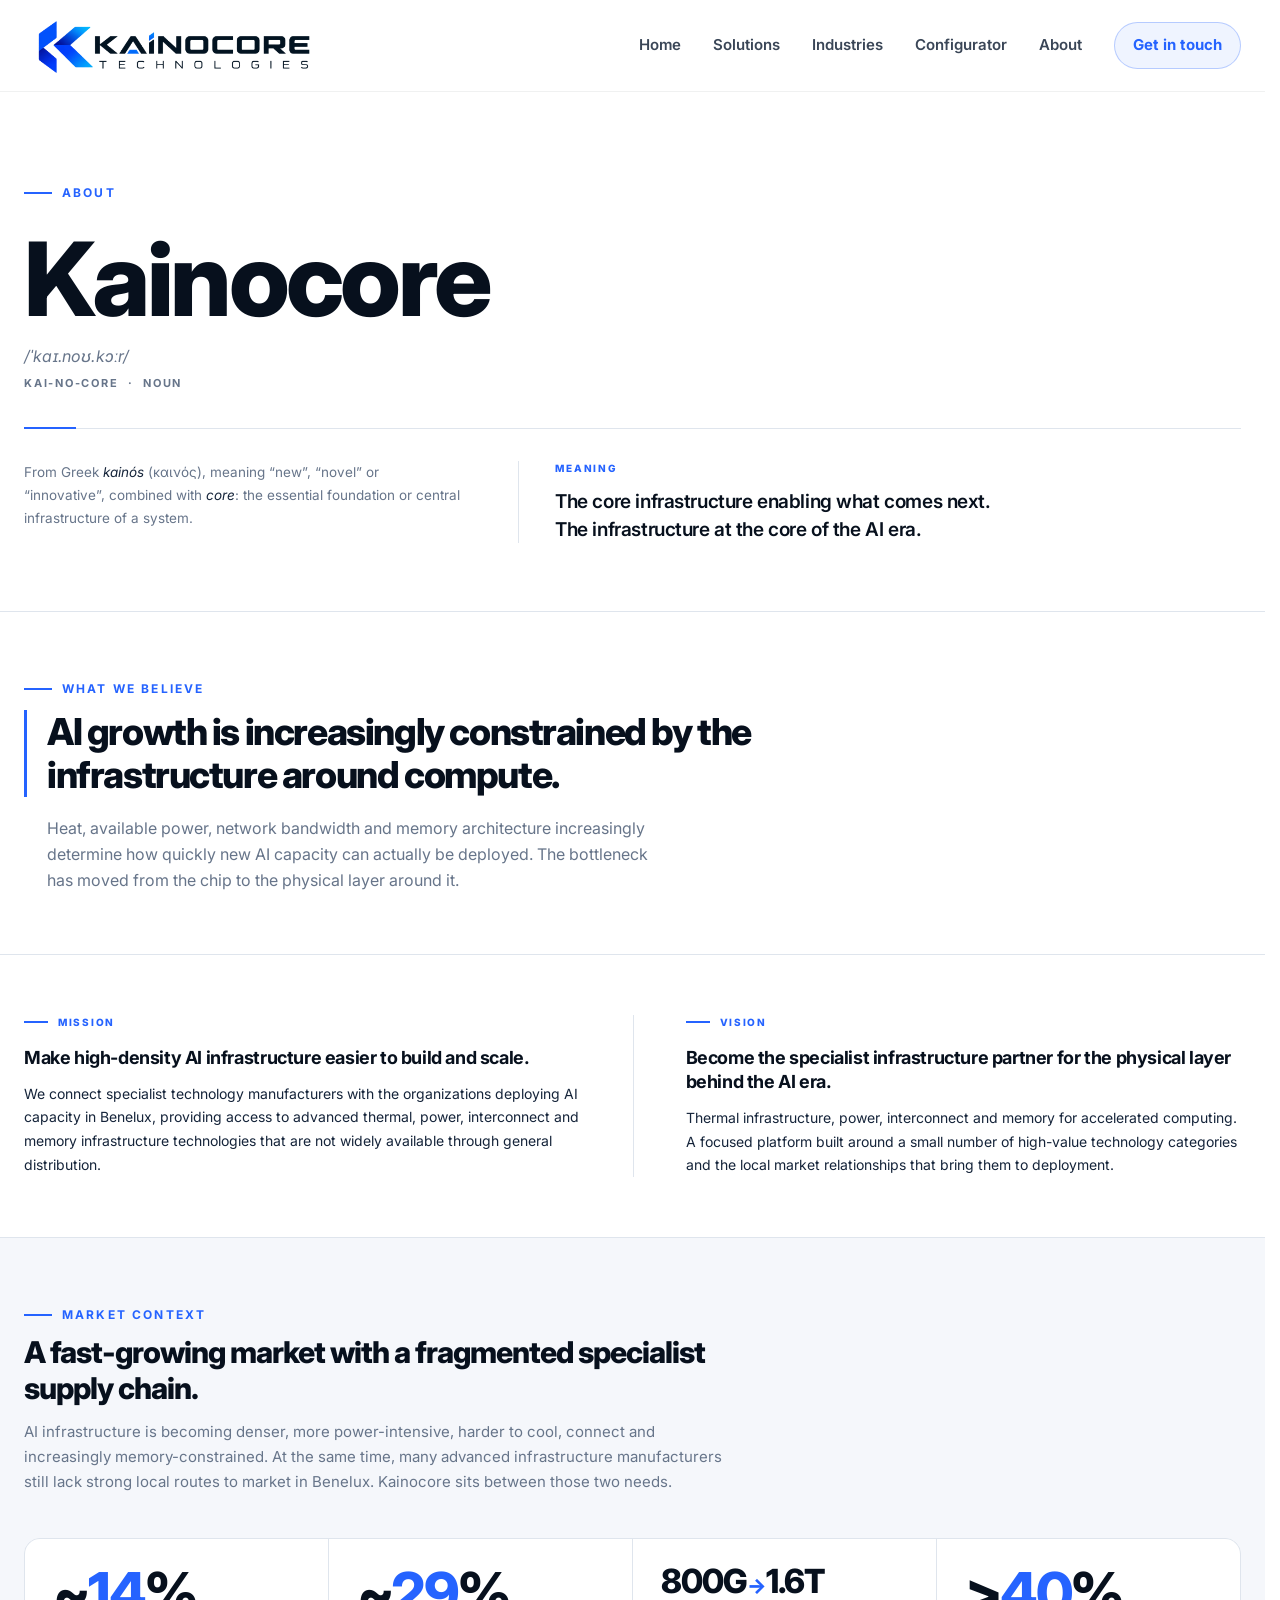
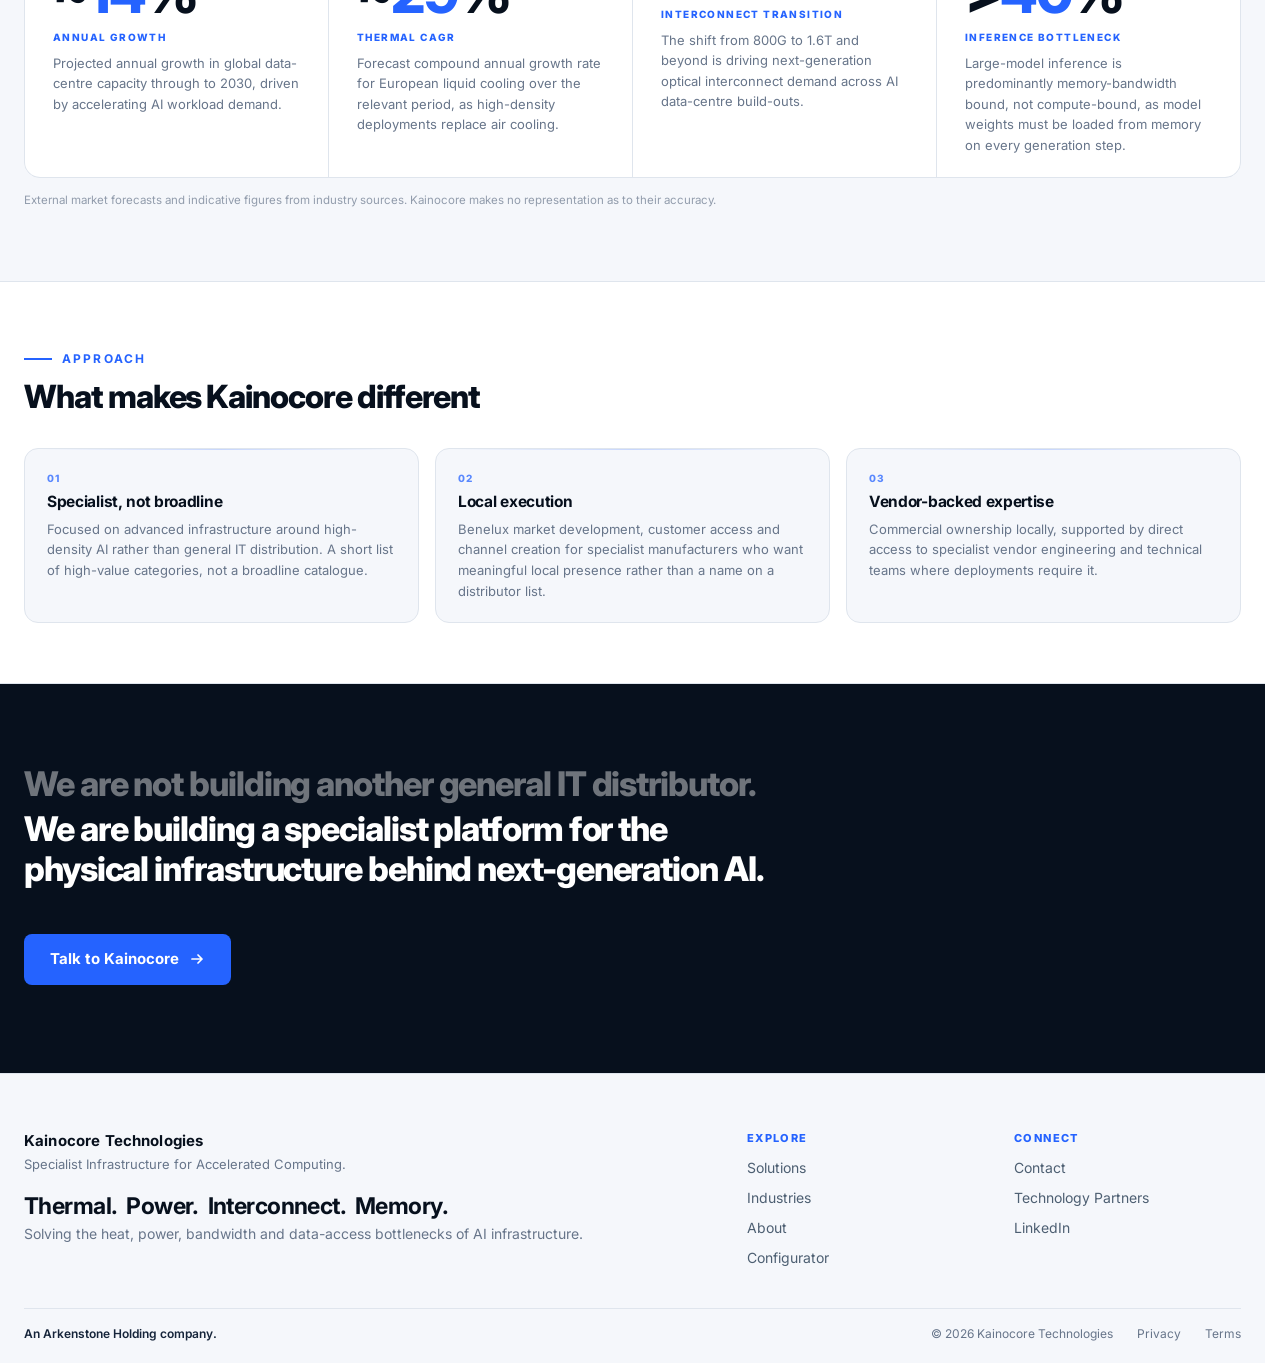
==== commit 2a36d20c: "Four-pillar proposition update, About page redesign, content audit and hero copy update - Update pro" ====
--- a/about.html
+++ b/about.html
@@ -251,7 +251,7 @@
 /* Three stat boxes */
 .ab-stats {
   display: grid;
-  grid-template-columns: repeat(3, 1fr);
+  grid-template-columns: repeat(4, 1fr);
   gap: 1px;
   background: var(--line);
   border: 1px solid var(--line);
@@ -461,7 +461,7 @@
   }
 
   .ab-stats {
-    grid-template-columns: 1fr;
+    grid-template-columns: repeat(2, 1fr);
   }
 
   .ab-principles {
@@ -479,6 +479,7 @@
   .ab-close       { padding: 60px 0 72px; }
   .ab-wordmark    { letter-spacing: -0.03em; }
   .ab-stat        { padding: 20px 20px 18px; }
+  .ab-stats       { grid-template-columns: 1fr; }
   .ab-principle   { padding: 18px 18px 16px; }
   .ab-belief-sub  { padding-left: 0; }
 }
@@ -538,7 +539,7 @@
         AI growth is increasingly constrained by the infrastructure around compute.
       </h2>
       <p class="ab-belief-sub">
-        Power availability, thermal management and bandwidth increasingly determine
+        Heat, available power, network bandwidth and memory architecture increasingly determine
         how quickly new AI capacity can actually be deployed. The bottleneck has
         moved from the chip to the physical layer around it.
       </p>
@@ -563,9 +564,9 @@
         </h3>
         <p class="ab-mv-text">
           We connect specialist technology manufacturers with the organizations
-          deploying AI capacity in Benelux, providing access to advanced power,
-          cooling and interconnect solutions that are not widely available through
-          general distribution.
+          deploying AI capacity in Benelux, providing access to advanced thermal,
+          power, interconnect and memory infrastructure technologies that are not
+          widely available through general distribution.
         </p>
       </div>
 
@@ -575,9 +576,9 @@
           Become the specialist infrastructure partner for the physical layer behind the AI era.
         </h3>
         <p class="ab-mv-text">
-          Power, cooling and interconnect for high-density AI. A focused platform
-          built around a small number of high-value technology categories and the
-          local market relationships that bring them to deployment.
+          Thermal infrastructure, power, interconnect and memory for accelerated computing.
+          A focused platform built around a small number of high-value technology categories
+          and the local market relationships that bring them to deployment.
         </p>
       </div>
 
@@ -599,10 +600,10 @@
         A fast-growing market with a fragmented specialist supply chain.
       </h2>
       <p class="ab-market-sub">
-        AI infrastructure is becoming denser, more power-intensive and harder to cool
-        and connect. At the same time, many advanced infrastructure manufacturers still
-        lack strong local routes to market in Benelux. Kainocore sits between those
-        two needs.
+        AI infrastructure is becoming denser, more power-intensive, harder to cool, connect
+        and increasingly memory-constrained. At the same time, many advanced infrastructure
+        manufacturers still lack strong local routes to market in Benelux. Kainocore sits
+        between those two needs.
       </p>
     </div>
 
@@ -619,7 +620,7 @@
 
       <div class="ab-stat">
         <div class="ab-stat-num">~<em>29</em>%</div>
-        <div class="ab-stat-label">CAGR forecast</div>
+        <div class="ab-stat-label">Thermal CAGR</div>
         <p class="ab-stat-desc">
           Forecast compound annual growth rate for European liquid cooling over the
           relevant period, as high-density deployments replace air cooling.
@@ -627,11 +628,20 @@
       </div>
 
       <div class="ab-stat">
-        <div class="ab-stat-num" style="font-size:clamp(26px,3vw,40px);letter-spacing:-.03em">800G<em style="font-size:.62em;vertical-align:baseline">&rarr;</em>1.6T</div>
+        <div class="ab-stat-num" style="font-size:clamp(22px,2.6vw,36px);letter-spacing:-.03em">800G<em style="font-size:.62em;vertical-align:baseline">&rarr;</em>1.6T</div>
         <div class="ab-stat-label">Interconnect transition</div>
         <p class="ab-stat-desc">
-          The shift from 800G to 1.6T network speeds is driving next-generation
+          The shift from 800G to 1.6T and beyond is driving next-generation optical
           interconnect demand across AI data-centre build-outs.
+        </p>
+      </div>
+
+      <div class="ab-stat">
+        <div class="ab-stat-num">&gt;<em>40</em>%</div>
+        <div class="ab-stat-label">Inference bottleneck</div>
+        <p class="ab-stat-desc">
+          Large-model inference is predominantly memory-bandwidth bound, not compute-bound,
+          as model weights must be loaded from memory on every generation step.
         </p>
       </div>
 
--- a/styles.css
+++ b/styles.css
@@ -109,15 +109,15 @@
 .hero-strip{
   margin-top:24px;
   display:grid;
-  grid-template-columns:repeat(3,1fr);
-  gap:16px;
+  grid-template-columns:repeat(4,1fr);
+  gap:14px;
   position:relative;
   z-index:2;
 }
 .hero-strip-col{
   display:flex;
   flex-direction:column;
-  padding:30px 32px 26px;
+  padding:26px 26px 22px;
   border-radius:18px;
   background:#fff;
   border:1px solid var(--line);
@@ -661,8 +661,8 @@
 
 .sols-selector{
   display:grid;
-  grid-template-columns:repeat(3,1fr);
-  gap:14px;
+  grid-template-columns:repeat(4,1fr);
+  gap:12px;
   margin-top:28px;
 }
 .sols-opt{
@@ -673,7 +673,7 @@
   border:1px solid var(--line);
   border-radius:18px;
   cursor:pointer;
-  padding:24px 28px 20px;
+  padding:20px 22px 17px;
   font-family:Inter,Arial,sans-serif;
   position:relative;
   overflow:hidden;
@@ -935,8 +935,8 @@
   .hero{min-height:520px}
   .hero-content{width:100%;padding:52px 28px 40px}
   .hero-overlay{background:linear-gradient(180deg,rgba(255,255,255,.96) 0%,rgba(255,255,255,.86) 55%,rgba(255,255,255,.22) 100%)}
-  .hero-strip,.constraint-grid,.split,.contact-grid,.partner-box{grid-template-columns:1fr}
-  .hero-strip{gap:12px}
+  .hero-strip{grid-template-columns:repeat(2,1fr);gap:12px}
+  .constraint-grid,.split,.contact-grid,.partner-box{grid-template-columns:1fr}
   .solution-grid{grid-template-columns:1fr}
   .inds-selector{grid-template-columns:1fr}
   .inds-panel-inner{grid-template-columns:1fr;gap:28px}
@@ -947,6 +947,7 @@
   .market-panels{grid-template-columns:1fr}
   .statement h2{white-space:normal;font-size:clamp(28px,5.8vw,48px)}
   .statement p{white-space:normal;font-size:18px}
+  .sols-selector{grid-template-columns:repeat(2,1fr);gap:10px;margin-top:24px}
 }
 @media(max-width:650px){
   .container{width:min(var(--max),calc(100% - 26px))}
@@ -955,8 +956,9 @@
   .form-row{grid-template-columns:1fr}
   .footer-main{grid-template-columns:1fr;gap:40px;padding-bottom:48px}
   .sols-cta-inner{flex-direction:column;align-items:flex-start;gap:20px;padding:32px 28px}
-  /* Solutions selector — stacks on mobile */
+  /* Solutions selector and hero strip — single column on small mobile */
   .sols-selector{grid-template-columns:1fr;gap:10px;margin-top:24px}
+  .hero-strip{grid-template-columns:1fr}
   .sols-opt{padding:20px 22px 18px}
   .sols-opt-desc{display:none}
   .sols-panel-inner{grid-template-columns:1fr;gap:28px}
